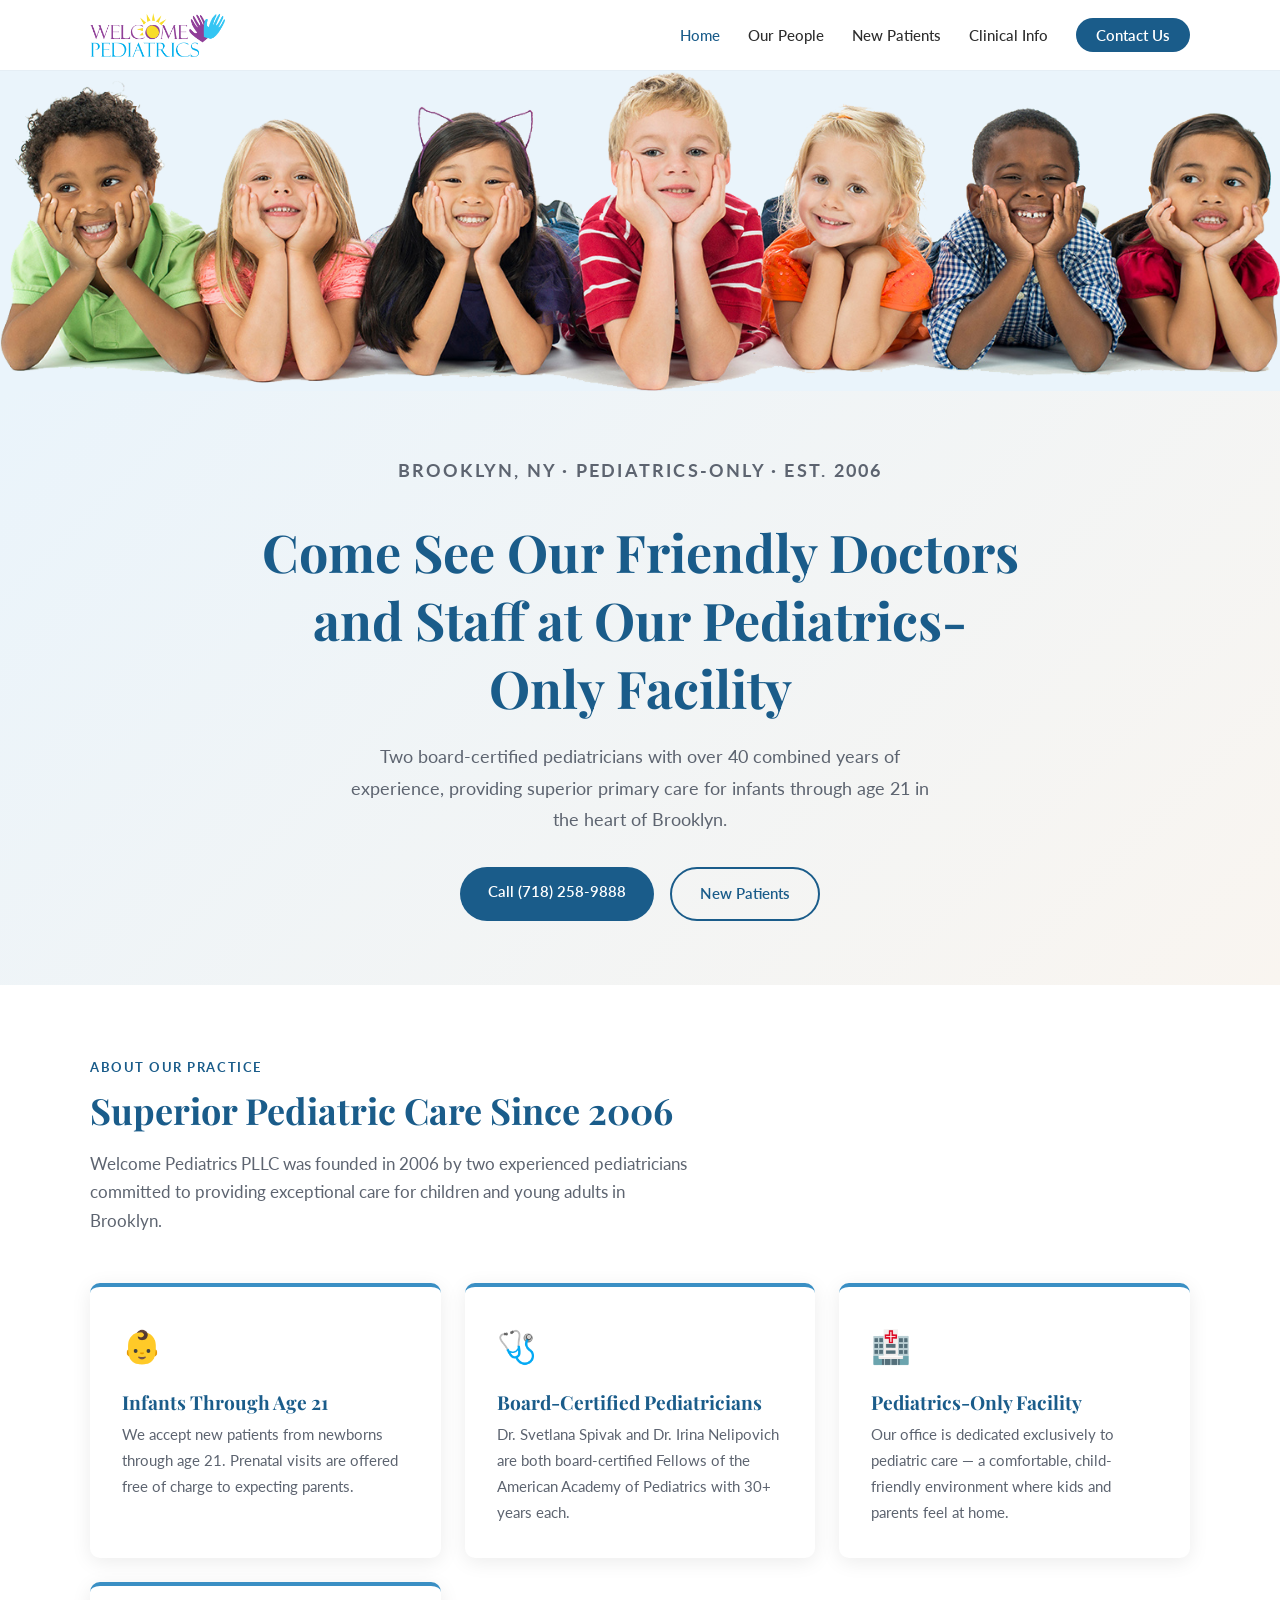
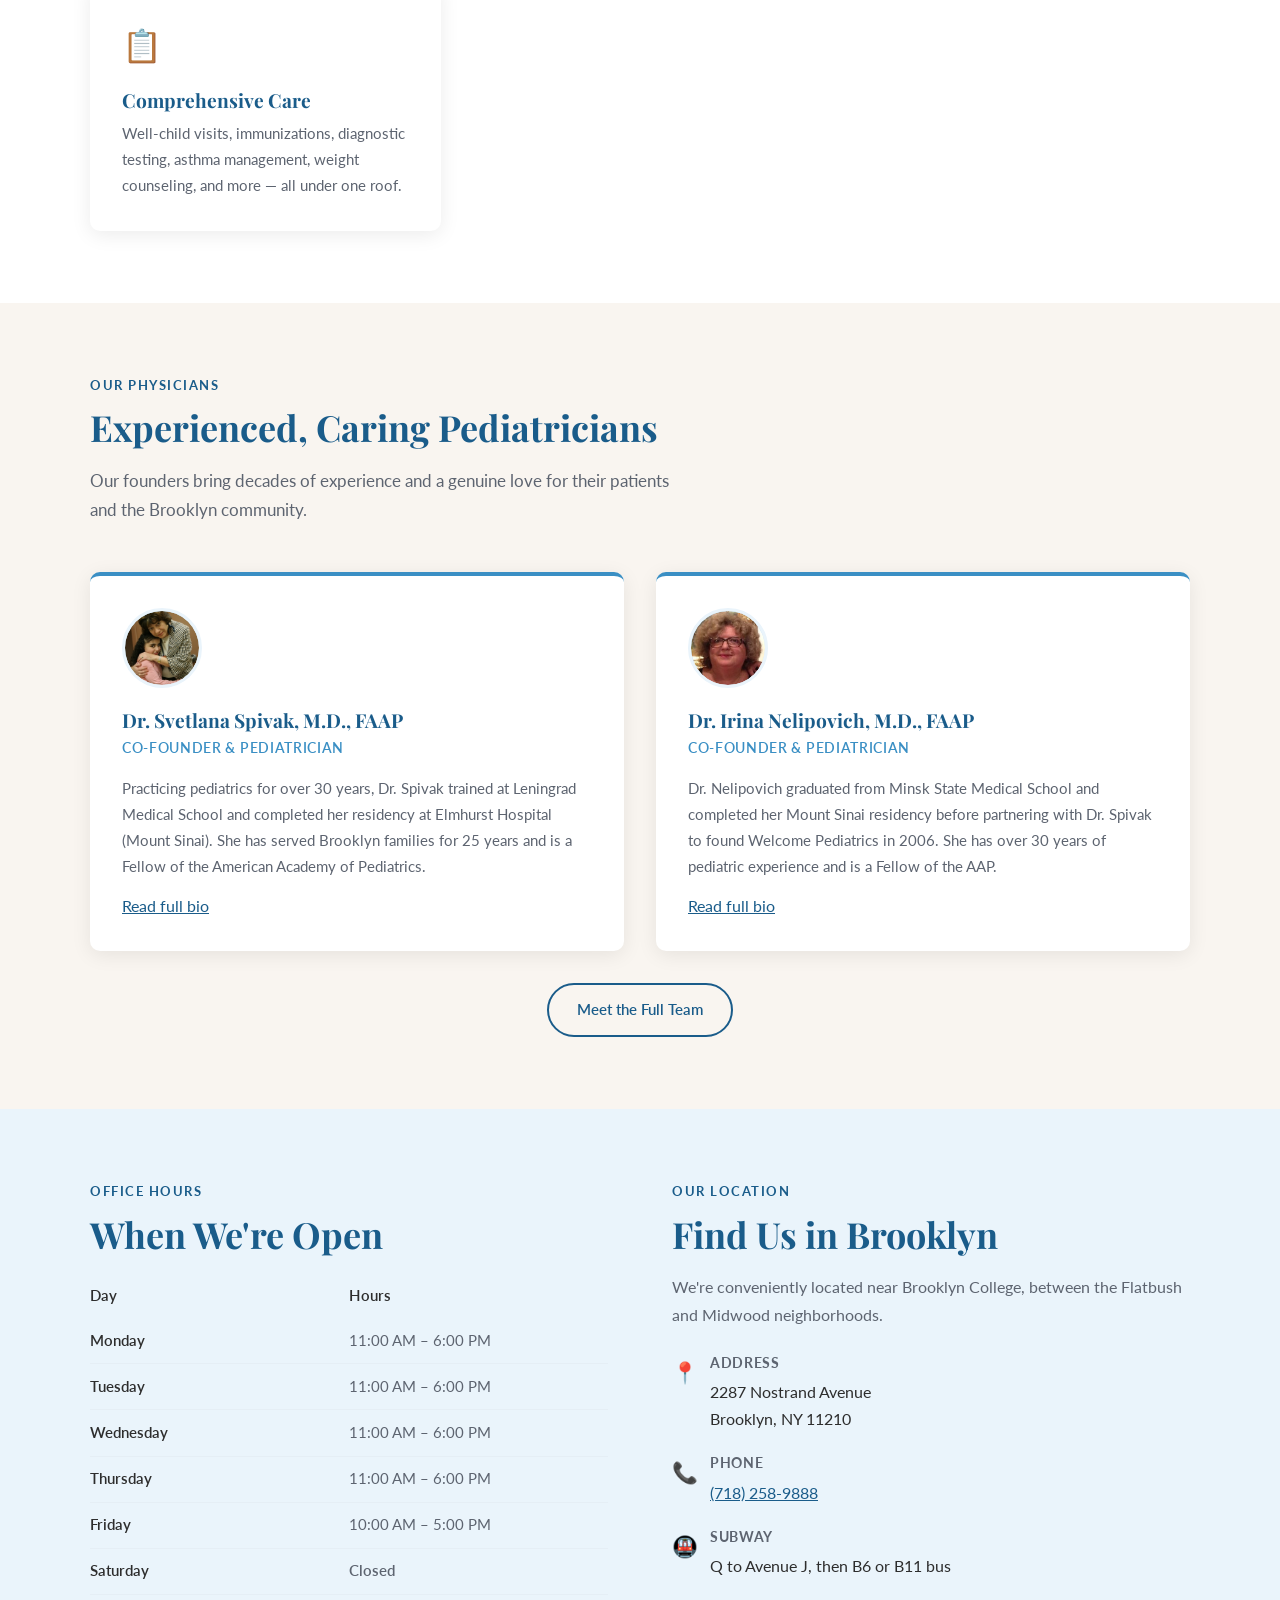
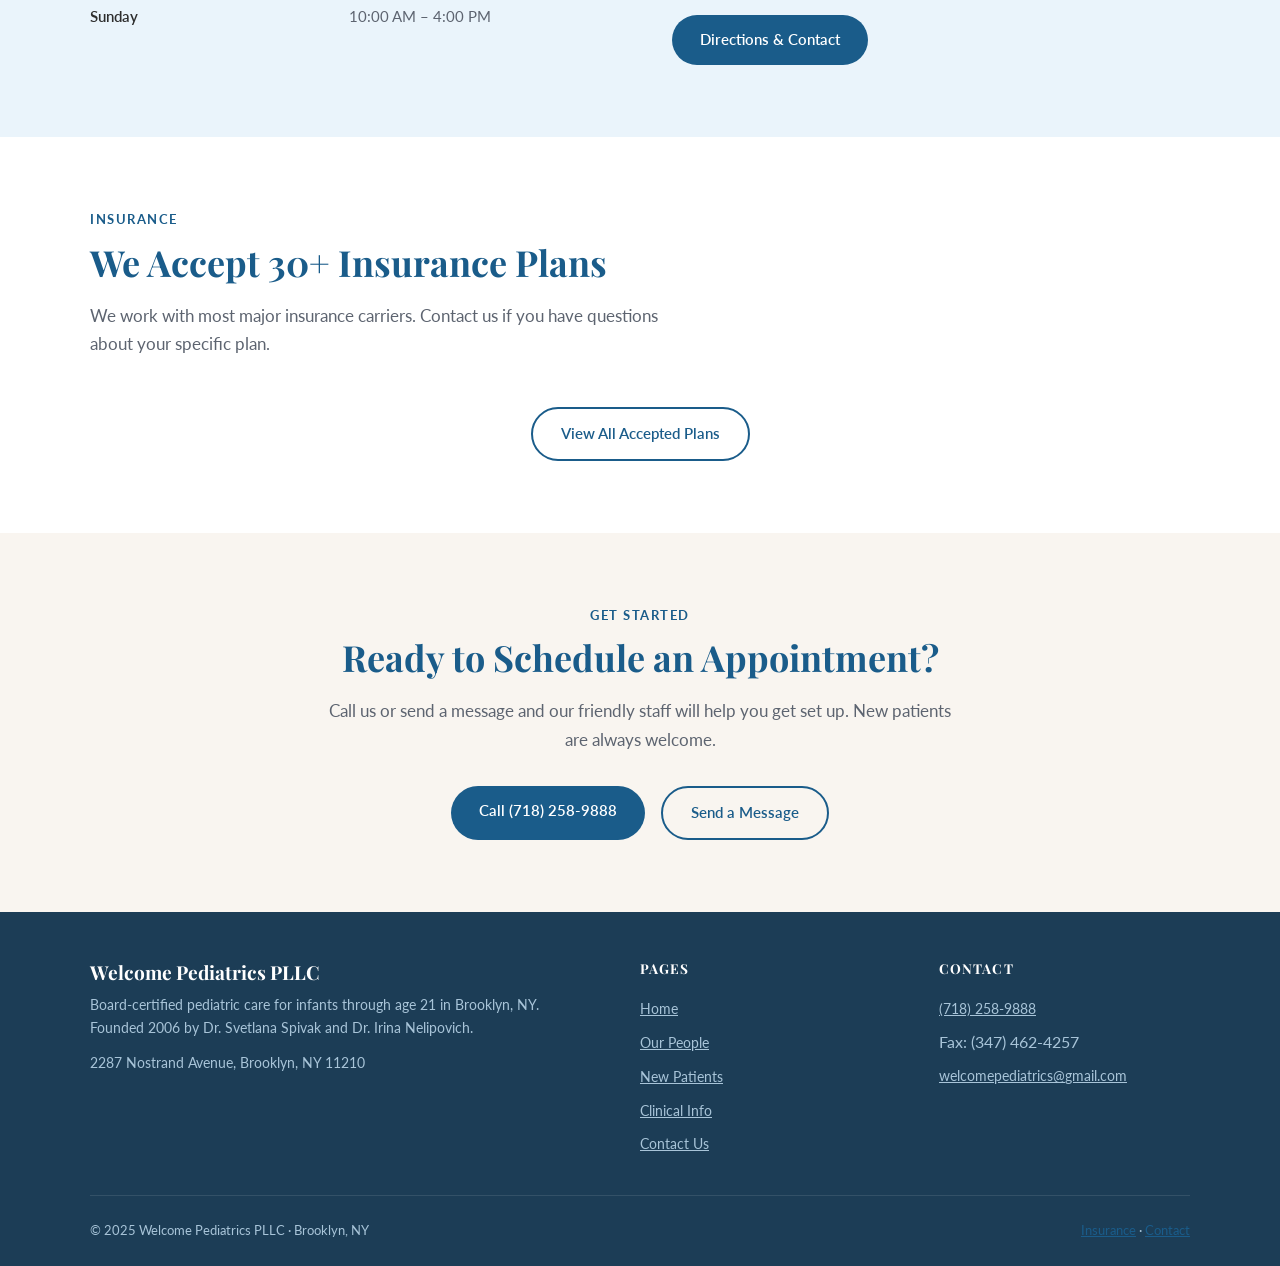
==== index.html @ 5aca230e "Initial build — ADA-compliant static site" ====
<!DOCTYPE html>
<html lang="en">
<head>
  <meta charset="UTF-8" />
  <meta name="viewport" content="width=device-width, initial-scale=1.0" />
  <title>Welcome Pediatrics PLLC | Brooklyn, NY Pediatrician</title>
  <meta name="description" content="Welcome Pediatrics PLLC — board-certified pediatric care for infants through age 21 in Brooklyn, NY. Founded 2006. Call (718) 258-9888." />
  <link rel="preconnect" href="https://fonts.googleapis.com" />
  <link rel="preconnect" href="https://fonts.gstatic.com" crossorigin />
  <link href="https://fonts.googleapis.com/css2?family=Lato:wght@400;500;600;700&family=Playfair+Display:wght@600;700&display=swap" rel="stylesheet" />
  <meta name="color-scheme" content="light" />
  <link rel="stylesheet" href="style.css" />
</head>
<body>

<a class="skip-link" href="#main-content">Skip to main content</a>

<!-- ── Nav ── -->
<nav aria-label="Main navigation">
  <div class="nav-inner">
    <a href="index.html" class="nav-logo" aria-label="Welcome Pediatrics PLLC — go to homepage">
      <img src="images/logo_main.png" alt="Welcome Pediatrics PLLC" style="height:44px;width:auto;" />
    </a>
    <ul class="nav-links" id="navLinks" role="list">
      <li><a href="index.html" class="active" aria-current="page">Home</a></li>
      <li><a href="our-people.html">Our People</a></li>
      <li><a href="new-patients.html">New Patients</a></li>
      <li><a href="clinical.html">Clinical Info</a></li>
      <li><a href="contact.html" class="nav-cta">Contact Us</a></li>
    </ul>
    <button type="button" class="hamburger" id="hamburger" aria-expanded="false" aria-controls="navLinks" aria-label="Open navigation menu">
      <span aria-hidden="true"></span><span aria-hidden="true"></span><span aria-hidden="true"></span>
    </button>
  </div>
</nav>

<main id="main-content">

<!-- ── Header Banner ── -->
<div class="header-banner">
  <img src="images/home-header.png" alt="Welcome Pediatrics — friendly pediatric care in Brooklyn, NY" />
</div>

<!-- ── Hero ── -->
<section class="hero">
  <div class="hero-inner">
    <p class="hero-eyebrow">Brooklyn, NY · Pediatrics-Only · Est. 2006</p>
    <h1>Come See Our Friendly Doctors and Staff at Our Pediatrics-Only Facility</h1>
    <p>Two board-certified pediatricians with over 40 combined years of experience, providing superior primary care for infants through age 21 in the heart of Brooklyn.</p>
    <div class="hero-buttons">
      <a href="tel:7182589888" class="btn btn-primary">Call (718) 258-9888</a>
      <a href="new-patients.html" class="btn btn-outline">New Patients</a>
    </div>
  </div>
</section>

<!-- ── Quick Info ── -->
<section>
  <div class="section-inner">
    <p class="section-label">About Our Practice</p>
    <h2 class="section-title">Superior Pediatric Care Since 2006</h2>
    <p class="section-sub">Welcome Pediatrics PLLC was founded in 2006 by two experienced pediatricians committed to providing exceptional care for children and young adults in Brooklyn.</p>
    <div class="cards">
      <div class="card">
        <div class="card-icon" aria-hidden="true">👶</div>
        <h3>Infants Through Age 21</h3>
        <p>We accept new patients from newborns through age 21. Prenatal visits are offered free of charge to expecting parents.</p>
      </div>
      <div class="card">
        <div class="card-icon" aria-hidden="true">🩺</div>
        <h3>Board-Certified Pediatricians</h3>
        <p>Dr. Svetlana Spivak and Dr. Irina Nelipovich are both board-certified Fellows of the American Academy of Pediatrics with 30+ years each.</p>
      </div>
      <div class="card">
        <div class="card-icon" aria-hidden="true">🏥</div>
        <h3>Pediatrics-Only Facility</h3>
        <p>Our office is dedicated exclusively to pediatric care — a comfortable, child-friendly environment where kids and parents feel at home.</p>
      </div>
      <div class="card">
        <div class="card-icon" aria-hidden="true">📋</div>
        <h3>Comprehensive Care</h3>
        <p>Well-child visits, immunizations, diagnostic testing, asthma management, weight counseling, and more — all under one roof.</p>
      </div>
    </div>
  </div>
</section>

<!-- ── Doctors ── -->
<section class="alt">
  <div class="section-inner">
    <p class="section-label">Our Physicians</p>
    <h2 class="section-title">Experienced, Caring Pediatricians</h2>
    <p class="section-sub">Our founders bring decades of experience and a genuine love for their patients and the Brooklyn community.</p>
    <div class="staff-grid">
      <article class="staff-card">
        <div class="staff-avatar">
          <img src="images/svetlana_spivak.jpg" alt="Dr. Svetlana Spivak" />
        </div>
        <h3>Dr. Svetlana Spivak, M.D., FAAP</h3>
        <p class="title">Co-Founder &amp; Pediatrician</p>
        <p>Practicing pediatrics for over 30 years, Dr. Spivak trained at Leningrad Medical School and completed her residency at Elmhurst Hospital (Mount Sinai). She has served Brooklyn families for 25 years and is a Fellow of the American Academy of Pediatrics.</p>
        <a href="our-people.html#dr-spivak">Read full bio</a>
      </article>
      <article class="staff-card">
        <div class="staff-avatar">
          <img src="images/Irina-Nelipovich-e1488559052987.jpg" alt="Dr. Irina Nelipovich" />
        </div>
        <h3>Dr. Irina Nelipovich, M.D., FAAP</h3>
        <p class="title">Co-Founder &amp; Pediatrician</p>
        <p>Dr. Nelipovich graduated from Minsk State Medical School and completed her Mount Sinai residency before partnering with Dr. Spivak to found Welcome Pediatrics in 2006. She has over 30 years of pediatric experience and is a Fellow of the AAP.</p>
        <a href="our-people.html#dr-nelipovich">Read full bio</a>
      </article>
    </div>
    <div style="text-align:center;margin-top:2rem;">
      <a href="our-people.html" class="btn btn-outline">Meet the Full Team</a>
    </div>
  </div>
</section>

<!-- ── Hours & Location ── -->
<section class="blue-bg">
  <div class="section-inner">
    <div style="display:grid;grid-template-columns:1fr 1fr;gap:4rem;align-items:start;" class="two-col">
      <div>
        <p class="section-label">Office Hours</p>
        <h2 class="section-title">When We're Open</h2>
        <table class="hours-table" aria-label="Office hours">
          <thead>
            <tr>
              <th scope="col">Day</th>
              <th scope="col">Hours</th>
            </tr>
          </thead>
          <tbody>
            <tr><th scope="row">Monday</th><td>11:00 AM – 6:00 PM</td></tr>
            <tr><th scope="row">Tuesday</th><td>11:00 AM – 6:00 PM</td></tr>
            <tr><th scope="row">Wednesday</th><td>11:00 AM – 6:00 PM</td></tr>
            <tr><th scope="row">Thursday</th><td>11:00 AM – 6:00 PM</td></tr>
            <tr><th scope="row">Friday</th><td>10:00 AM – 5:00 PM</td></tr>
            <tr><th scope="row">Saturday</th><td class="hours-closed">Closed</td></tr>
            <tr><th scope="row">Sunday</th><td>10:00 AM – 4:00 PM</td></tr>
          </tbody>
        </table>
      </div>
      <div>
        <p class="section-label">Our Location</p>
        <h2 class="section-title">Find Us in Brooklyn</h2>
        <p style="color:var(--muted);margin-bottom:1.5rem;">We're conveniently located near Brooklyn College, between the Flatbush and Midwood neighborhoods.</p>
        <div class="contact-detail">
          <span class="icon" aria-hidden="true">📍</span>
          <div>
            <strong>Address</strong>
            <span>2287 Nostrand Avenue<br>Brooklyn, NY 11210</span>
          </div>
        </div>
        <div class="contact-detail">
          <span class="icon" aria-hidden="true">📞</span>
          <div>
            <strong>Phone</strong>
            <a href="tel:7182589888">(718) 258-9888</a>
          </div>
        </div>
        <div class="contact-detail">
          <span class="icon" aria-hidden="true">🚇</span>
          <div>
            <strong>Subway</strong>
            <span>Q to Avenue J, then B6 or B11 bus</span>
          </div>
        </div>
        <a href="contact.html" class="btn btn-primary" style="margin-top:1rem;">Directions &amp; Contact</a>
      </div>
    </div>
  </div>
</section>

<!-- ── Insurance ── -->
<section>
  <div class="section-inner">
    <p class="section-label">Insurance</p>
    <h2 class="section-title">We Accept 30+ Insurance Plans</h2>
    <p class="section-sub">We work with most major insurance carriers. Contact us if you have questions about your specific plan.</p>
    <div style="text-align:center;margin-top:1rem;">
      <a href="new-patients.html#insurance" class="btn btn-outline">View All Accepted Plans</a>
    </div>
  </div>
</section>

<!-- ── CTA ── -->
<section class="alt">
  <div class="section-inner" style="text-align:center;max-width:640px;margin:0 auto;">
    <p class="section-label">Get Started</p>
    <h2 class="section-title">Ready to Schedule an Appointment?</h2>
    <p style="color:var(--muted);font-size:1.05rem;margin-bottom:2rem;">Call us or send a message and our friendly staff will help you get set up. New patients are always welcome.</p>
    <div class="hero-buttons" style="justify-content:center;">
      <a href="tel:7182589888" class="btn btn-primary">Call (718) 258-9888</a>
      <a href="contact.html" class="btn btn-outline">Send a Message</a>
    </div>
  </div>
</section>

</main>

<!-- ── Footer ── -->
<footer aria-label="Site footer">
  <div class="footer-inner">
    <div class="footer-brand">
      <h3>Welcome Pediatrics PLLC</h3>
      <p>Board-certified pediatric care for infants through age 21 in Brooklyn, NY. Founded 2006 by Dr. Svetlana Spivak and Dr. Irina Nelipovich.</p>
      <p style="margin-top:0.75rem;">2287 Nostrand Avenue, Brooklyn, NY 11210</p>
    </div>
    <div class="footer-nav">
      <h4>Pages</h4>
      <ul role="list">
        <li><a href="index.html">Home</a></li>
        <li><a href="our-people.html">Our People</a></li>
        <li><a href="new-patients.html">New Patients</a></li>
        <li><a href="clinical.html">Clinical Info</a></li>
        <li><a href="contact.html">Contact Us</a></li>
      </ul>
    </div>
    <div class="footer-nav">
      <h4>Contact</h4>
      <ul role="list">
        <li><a href="tel:7182589888">(718) 258-9888</a></li>
        <li>Fax: (347) 462-4257</li>
        <li><a href="mailto:welcomepediatrics@gmail.com">welcomepediatrics@gmail.com</a></li>
      </ul>
    </div>
  </div>
  <div class="footer-bottom">
    <span>© 2025 Welcome Pediatrics PLLC · Brooklyn, NY</span>
    <span><a href="new-patients.html#insurance">Insurance</a> · <a href="contact.html">Contact</a></span>
  </div>
</footer>

<style>
@media (max-width: 768px) {
  .two-col { grid-template-columns: 1fr !important; gap: 2rem !important; }
}
</style>

<script src="nav.js"></script>
</body>
</html>
---- style.css ----
/* ── Reset & Base ─────────────────────────────────────────────────────────── */
*, *::before, *::after { box-sizing: border-box; margin: 0; padding: 0; }

:root {
  --blue:       #3A8FC4;
  --blue-dark:  #1A5C8A;
  --blue-light: #EAF4FB;
  --green:      #2E7D52;
  --warm:       #F9F5F0;
  --text:       #2D2D2D;
  --muted:      #5D6470;
  --white:      #FFFFFF;
  --radius:     10px;
  --shadow:     0 4px 20px rgba(0,0,0,0.08);
}

html { scroll-behavior: smooth; }

@media (prefers-reduced-motion: reduce) {
  html { scroll-behavior: auto; }
  *, *::before, *::after {
    transition-duration: 0.01ms !important;
    animation-duration: 0.01ms !important;
  }
}

body {
  font-family: 'Lato', sans-serif;
  color: var(--text);
  line-height: 1.7;
  font-size: 16px;
}

a { color: var(--blue-dark); text-decoration: underline; }
a:hover { color: var(--blue-dark); text-decoration: none; }

img { max-width: 100%; display: block; }

/* ── Skip Link ─────────────────────────────────────────────────────────────── */
.skip-link {
  position: absolute;
  top: -100%;
  left: 1rem;
  background: var(--blue-dark);
  color: var(--white);
  padding: 0.5rem 1.25rem;
  border-radius: 0 0 var(--radius) var(--radius);
  font-weight: 600;
  font-size: 0.9rem;
  z-index: 200;
  transition: top 0.2s;
  text-decoration: none;
}
.skip-link:focus { top: 0; color: var(--white); }

/* ── Focus ──────────────────────────────────────────────────────────────────── */
:focus-visible {
  outline: 3px solid var(--blue-dark);
  outline-offset: 3px;
  border-radius: 2px;
}

/* ── Screen Reader Only ──────────────────────────────────────────────────────── */
.sr-only {
  position: absolute;
  width: 1px;
  height: 1px;
  padding: 0;
  margin: -1px;
  overflow: hidden;
  clip: rect(0,0,0,0);
  white-space: nowrap;
  border-width: 0;
}

h1, h2, h3, h4 {
  font-family: 'Playfair Display', serif;
  line-height: 1.3;
}

/* ── Nav ──────────────────────────────────────────────────────────────────── */
nav {
  background: var(--white);
  border-bottom: 1px solid #E5EEF5;
  position: sticky;
  top: 0;
  z-index: 100;
  padding: 0 2rem;
}

.nav-inner {
  max-width: 1100px;
  margin: 0 auto;
  display: flex;
  align-items: center;
  justify-content: space-between;
  height: 70px;
}

.nav-logo {
  font-family: 'Playfair Display', serif;
  font-size: 1.2rem;
  color: var(--blue-dark);
  font-weight: 700;
  line-height: 1.2;
  text-decoration: none;
}

.nav-logo span {
  display: block;
  font-size: 0.7rem;
  font-family: 'Lato', sans-serif;
  font-weight: 400;
  color: var(--muted);
  letter-spacing: 0.05em;
}

.nav-links {
  display: flex;
  gap: 1.75rem;
  list-style: none;
}

.nav-links a {
  color: var(--text);
  font-weight: 500;
  font-size: 0.95rem;
  transition: color 0.2s;
  text-decoration: none;
}

.nav-links a:hover, .nav-links a.active { color: var(--blue-dark); }

.nav-cta {
  background: var(--blue-dark);
  color: var(--white) !important;
  padding: 0.5rem 1.25rem;
  border-radius: 25px;
  font-weight: 600 !important;
  transition: background 0.2s !important;
  text-decoration: none !important;
}

.nav-cta:hover { background: #12416A !important; color: var(--white) !important; }

.hamburger {
  display: none;
  cursor: pointer;
  flex-direction: column;
  gap: 5px;
  background: none;
  border: none;
  padding: 0.25rem;
}
.hamburger span { display: block; width: 24px; height: 2px; background: var(--text); border-radius: 2px; }

/* ── Header Banner ────────────────────────────────────────────────────────── */
.header-banner {
  width: 100%;
  display: block;
  line-height: 0;
  background: #EAF4FB;
}

.header-banner img {
  width: 100%;
  height: auto;
  display: block;
  max-height: 400px;
  object-fit: cover;
  object-position: center top;
}

/* ── Hero ─────────────────────────────────────────────────────────────────── */
.hero {
  background: linear-gradient(135deg, #EAF4FB 0%, #F9F5F0 100%);
  padding: 4rem 2rem;
  text-align: center;
}

.hero-inner { max-width: 760px; margin: 0 auto; }

.hero-eyebrow {
  font-size: 0.85rem;
  letter-spacing: 0.12em;
  text-transform: uppercase;
  color: var(--blue-dark);
  font-weight: 700;
  margin-bottom: 1rem;
}

.hero h1 {
  font-size: clamp(2rem, 5vw, 3.25rem);
  color: var(--blue-dark);
  margin-bottom: 1.25rem;
}

.hero p {
  font-size: 1.15rem;
  color: var(--muted);
  max-width: 580px;
  margin: 0 auto 2rem;
}

.hero-buttons { display: flex; gap: 1rem; justify-content: center; flex-wrap: wrap; }

.btn {
  display: inline-block;
  padding: 0.75rem 1.75rem;
  border-radius: 30px;
  font-weight: 600;
  font-size: 0.95rem;
  transition: all 0.2s;
  cursor: pointer;
  border: none;
  text-decoration: none;
}

.btn-primary { background: var(--blue-dark); color: var(--white); }
.btn-primary:hover { background: #12416A; color: var(--white); }
.btn-outline { background: transparent; color: var(--blue-dark); border: 2px solid var(--blue-dark); }
.btn-outline:hover { background: var(--blue-dark); color: var(--white); }

/* ── Sections ─────────────────────────────────────────────────────────────── */
section { padding: 4.5rem 2rem; }
section.alt { background: var(--warm); }
section.blue-bg { background: var(--blue-light); }

.section-inner { max-width: 1100px; margin: 0 auto; }

.section-label {
  font-size: 0.8rem;
  letter-spacing: 0.12em;
  text-transform: uppercase;
  color: var(--blue-dark);
  font-weight: 700;
  margin-bottom: 0.5rem;
}

.section-title {
  font-size: clamp(1.6rem, 3vw, 2.25rem);
  color: var(--blue-dark);
  margin-bottom: 1rem;
}

.section-sub {
  color: var(--muted);
  font-size: 1.05rem;
  max-width: 600px;
  margin-bottom: 3rem;
}

/* ── Cards ────────────────────────────────────────────────────────────────── */
.cards {
  display: grid;
  grid-template-columns: repeat(auto-fit, minmax(280px, 1fr));
  gap: 1.5rem;
}

.card {
  background: var(--white);
  border-radius: var(--radius);
  padding: 2rem;
  box-shadow: var(--shadow);
  border-top: 4px solid var(--blue);
}

.card-icon { font-size: 2rem; margin-bottom: 1rem; }
.card h3 { font-size: 1.2rem; margin-bottom: 0.5rem; color: var(--blue-dark); }
.card p { color: var(--muted); font-size: 0.95rem; }

/* ── Staff Cards ──────────────────────────────────────────────────────────── */
.staff-grid {
  display: grid;
  grid-template-columns: repeat(auto-fit, minmax(300px, 1fr));
  gap: 2rem;
}

.staff-card {
  background: var(--white);
  border-radius: var(--radius);
  padding: 2rem;
  box-shadow: var(--shadow);
  border-top: 4px solid var(--blue);
}

.staff-avatar {
  width: 80px;
  height: 80px;
  border-radius: 50%;
  background: linear-gradient(135deg, #C5DFF0, #EAF4FB);
  display: flex;
  align-items: center;
  justify-content: center;
  font-size: 2rem;
  margin-bottom: 1.25rem;
  border: 3px solid var(--blue-light);
  overflow: hidden;
}

.staff-avatar img {
  width: 100%;
  height: 100%;
  object-fit: cover;
  border-radius: 50%;
}

.staff-card h3 { color: var(--blue-dark); font-size: 1.2rem; margin-bottom: 0.25rem; }
.staff-card .title { font-size: 0.85rem; color: var(--blue); font-weight: 600; margin-bottom: 1rem; text-transform: uppercase; letter-spacing: 0.05em; }
.staff-card p { color: var(--muted); font-size: 0.95rem; margin-bottom: 0.75rem; }

/* ── Hours Table ──────────────────────────────────────────────────────────── */
.hours-table {
  width: 100%;
  border-collapse: collapse;
  margin-top: 1rem;
}

.hours-table th, .hours-table td {
  text-align: left;
  padding: 0.6rem 0;
  border-bottom: 1px solid #E5EEF5;
  font-size: 0.95rem;
}

.hours-table th {
  font-weight: 600;
  color: var(--text);
  width: 40%;
}

.hours-table td { color: var(--muted); }
.hours-table tr:last-child th,
.hours-table tr:last-child td { border-bottom: none; }
.hours-closed { color: #C0392B; font-weight: 600; }

/* ── Contact ──────────────────────────────────────────────────────────────── */
.contact-grid {
  display: grid;
  grid-template-columns: 1fr 1.4fr;
  gap: 4rem;
  align-items: start;
}

.contact-info h2 { margin-bottom: 1rem; }
.contact-info p { color: var(--muted); margin-bottom: 2rem; }

.contact-detail {
  display: flex;
  align-items: flex-start;
  gap: 0.75rem;
  margin-bottom: 1.25rem;
}

.contact-detail .icon { font-size: 1.3rem; margin-top: 2px; }
.contact-detail strong { display: block; font-size: 0.85rem; color: var(--muted); text-transform: uppercase; letter-spacing: 0.05em; margin-bottom: 0.2rem; }

.contact-form { background: var(--white); border-radius: var(--radius); padding: 2.5rem; box-shadow: var(--shadow); }

.form-group { margin-bottom: 1.25rem; }
.form-group label { display: block; font-size: 0.85rem; font-weight: 600; margin-bottom: 0.4rem; color: var(--text); }

.form-group input,
.form-group select,
.form-group textarea {
  width: 100%;
  padding: 0.75rem 1rem;
  border: 1px solid #D1E3EF;
  border-radius: 6px;
  font-family: 'Lato', sans-serif;
  font-size: 0.95rem;
  color: var(--text);
  background: #FAFCFE;
  transition: border-color 0.2s;
}

.form-group input:focus,
.form-group select:focus,
.form-group textarea:focus {
  outline: 3px solid var(--blue-dark);
  outline-offset: 0;
  border-color: var(--blue-dark);
  background: var(--white);
}

.form-group textarea { resize: vertical; min-height: 120px; }
.form-row { display: grid; grid-template-columns: 1fr 1fr; gap: 1rem; }

/* ── Insurance List ───────────────────────────────────────────────────────── */
.insurance-grid {
  display: grid;
  grid-template-columns: repeat(auto-fill, minmax(200px, 1fr));
  gap: 0.5rem 1rem;
  margin-top: 1.5rem;
}

.insurance-item {
  padding: 0.4rem 0.75rem;
  background: var(--white);
  border-radius: 6px;
  font-size: 0.9rem;
  color: var(--text);
  border: 1px solid #D1E3EF;
}

/* ── Hospital Affiliations ────────────────────────────────────────────────── */
.hospital-grid {
  display: grid;
  grid-template-columns: repeat(auto-fit, minmax(240px, 1fr));
  gap: 1.5rem;
  margin-top: 2rem;
}

.hospital-card {
  background: var(--white);
  border-radius: var(--radius);
  padding: 1.75rem;
  box-shadow: var(--shadow);
  text-align: center;
  border-top: 4px solid var(--green);
}

.hospital-card .icon { font-size: 2.5rem; margin-bottom: 1rem; }
.hospital-card h3 { color: var(--blue-dark); font-size: 1.1rem; }

/* ── Info Box ─────────────────────────────────────────────────────────────── */
.info-box {
  background: var(--blue-light);
  border-left: 4px solid var(--blue-dark);
  border-radius: 0 var(--radius) var(--radius) 0;
  padding: 1.25rem 1.5rem;
  margin: 1.5rem 0;
}

.info-box p { color: var(--text); font-size: 0.95rem; margin: 0; }

.warning-box {
  background: #FFF3CD;
  border-left: 4px solid #D4850A;
  border-radius: 0 var(--radius) var(--radius) 0;
  padding: 1.25rem 1.5rem;
  margin: 1.5rem 0;
}

.warning-box p { color: var(--text); font-size: 0.95rem; margin: 0; }

/* ── Page Hero (inner pages) ──────────────────────────────────────────────── */
.page-hero {
  background: linear-gradient(135deg, #EAF4FB 0%, #F0F7FF 100%);
  padding: 3.5rem 2rem;
  text-align: center;
  border-bottom: 1px solid #D9EAF5;
}

.page-hero h1 { font-size: clamp(1.8rem, 4vw, 2.75rem); color: var(--blue-dark); }
.page-hero p { color: var(--muted); margin-top: 0.75rem; font-size: 1.05rem; }

/* ── Credential List ──────────────────────────────────────────────────────── */
.credential-list { list-style: none; margin: 1.25rem 0; }
.credential-list li {
  padding: 0.35rem 0;
  color: var(--muted);
  font-size: 0.95rem;
  display: flex;
  align-items: flex-start;
  gap: 0.6rem;
}
.credential-list li::before { content: "✓"; color: var(--blue); font-weight: 700; flex-shrink: 0; }

/* ── Content Prose ────────────────────────────────────────────────────────── */
.prose p { color: var(--muted); margin-bottom: 1rem; }
.prose h3 { color: var(--blue-dark); margin: 1.5rem 0 0.5rem; }
.prose ul { list-style: disc; padding-left: 1.5rem; color: var(--muted); }
.prose ul li { margin-bottom: 0.4rem; }

/* ── Footer ───────────────────────────────────────────────────────────────── */
footer {
  background: #1C3D56;
  color: #A8C4D8;
  padding: 3rem 2rem 1.5rem;
}

.footer-inner {
  max-width: 1100px;
  margin: 0 auto;
  display: grid;
  grid-template-columns: 2fr 1fr 1fr;
  gap: 3rem;
  padding-bottom: 2rem;
  border-bottom: 1px solid rgba(255,255,255,0.1);
}

.footer-brand h3 { color: var(--white); font-size: 1.2rem; margin-bottom: 0.5rem; }
.footer-brand p { font-size: 0.9rem; line-height: 1.6; }

.footer-nav h4 { color: var(--white); font-size: 0.85rem; text-transform: uppercase; letter-spacing: 0.08em; margin-bottom: 1rem; }
.footer-nav ul { list-style: none; }
.footer-nav li { margin-bottom: 0.4rem; }
.footer-nav a { color: #A8C4D8; font-size: 0.9rem; transition: color 0.2s; }
.footer-nav a:hover { color: var(--white); }

.footer-bottom {
  max-width: 1100px;
  margin: 1.5rem auto 0;
  display: flex;
  justify-content: space-between;
  font-size: 0.8rem;
  color: #A8C4D8;
  flex-wrap: wrap;
  gap: 0.5rem;
}

/* ── Responsive ───────────────────────────────────────────────────────────── */
@media (max-width: 768px) {
  .nav-links { display: none; flex-direction: column; gap: 0; position: absolute; top: 70px; left: 0; right: 0; background: var(--white); border-bottom: 1px solid #E5EEF5; padding: 1rem 0; }
  .nav-links.open { display: flex; }
  .nav-links li { padding: 0.6rem 2rem; }
  .hamburger { display: flex; }
  .contact-grid { grid-template-columns: 1fr; }
  .footer-inner { grid-template-columns: 1fr; gap: 2rem; }
  .form-row { grid-template-columns: 1fr; }
}
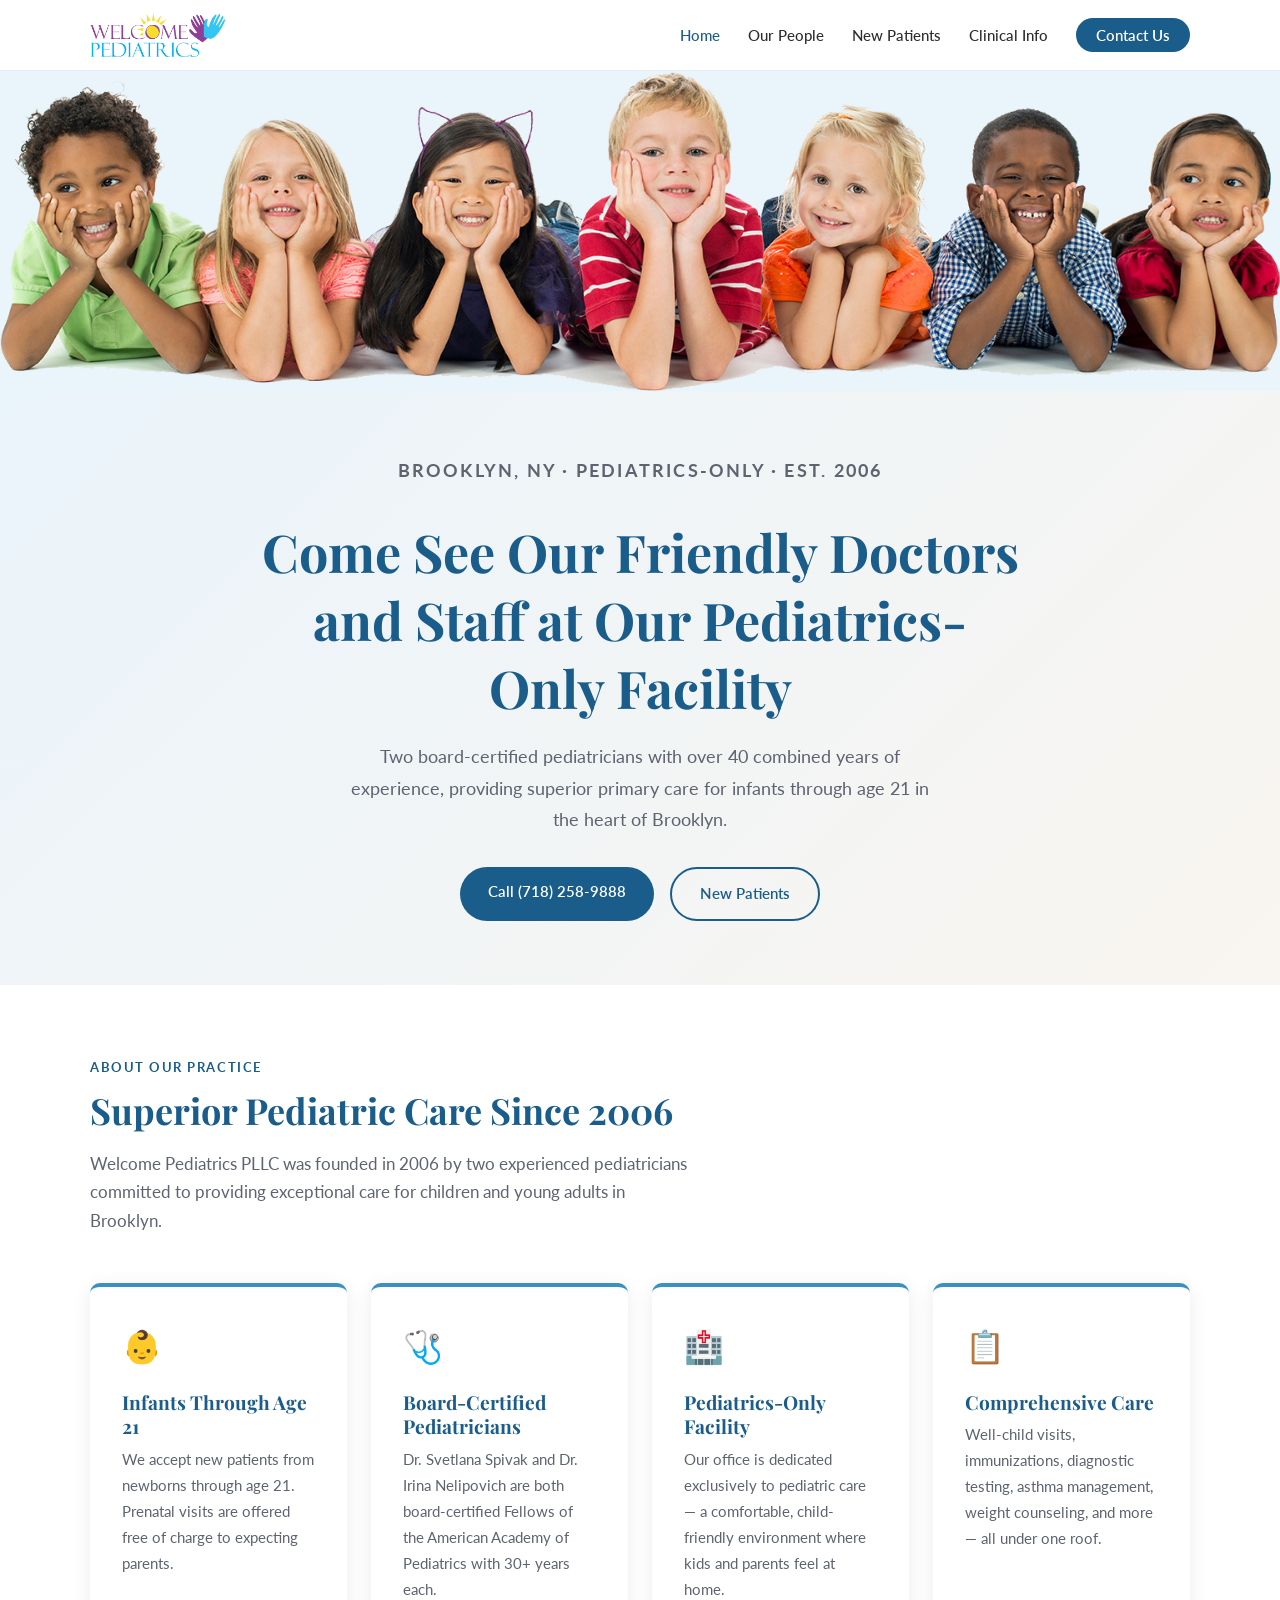
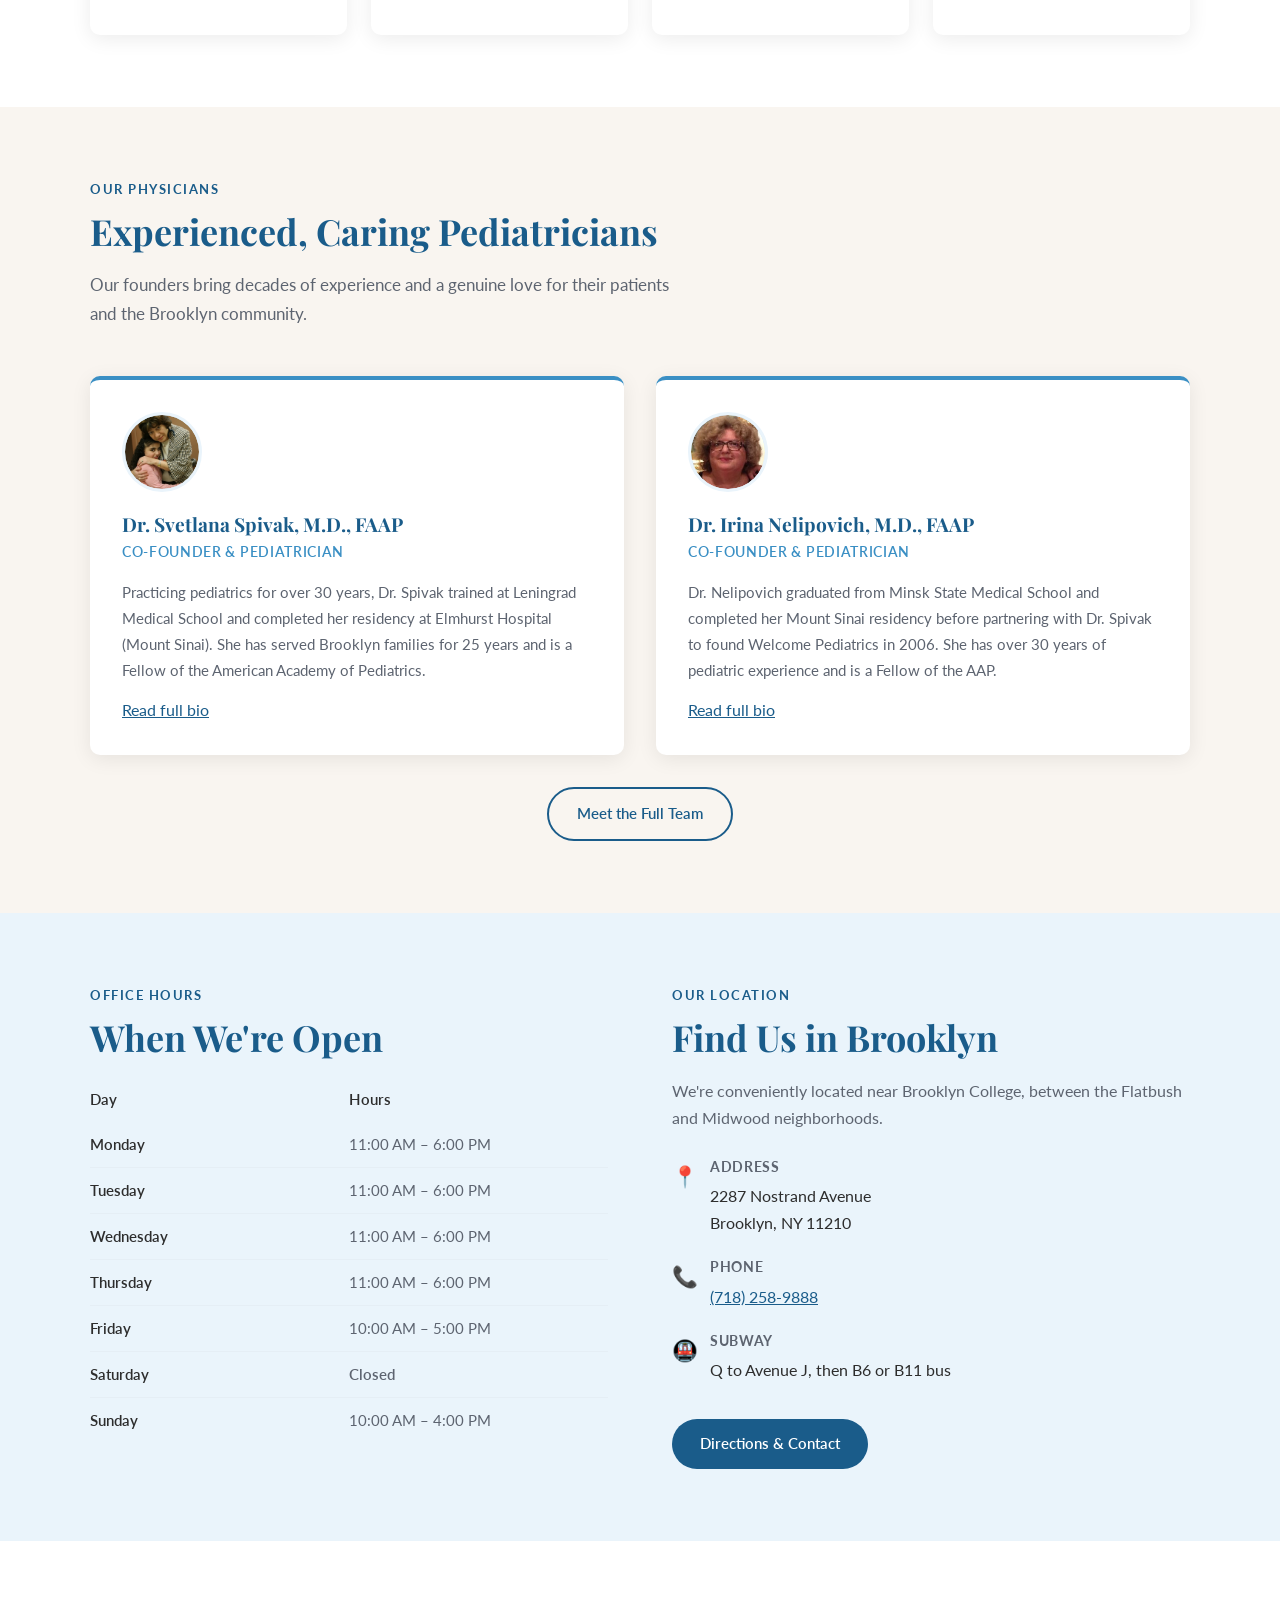
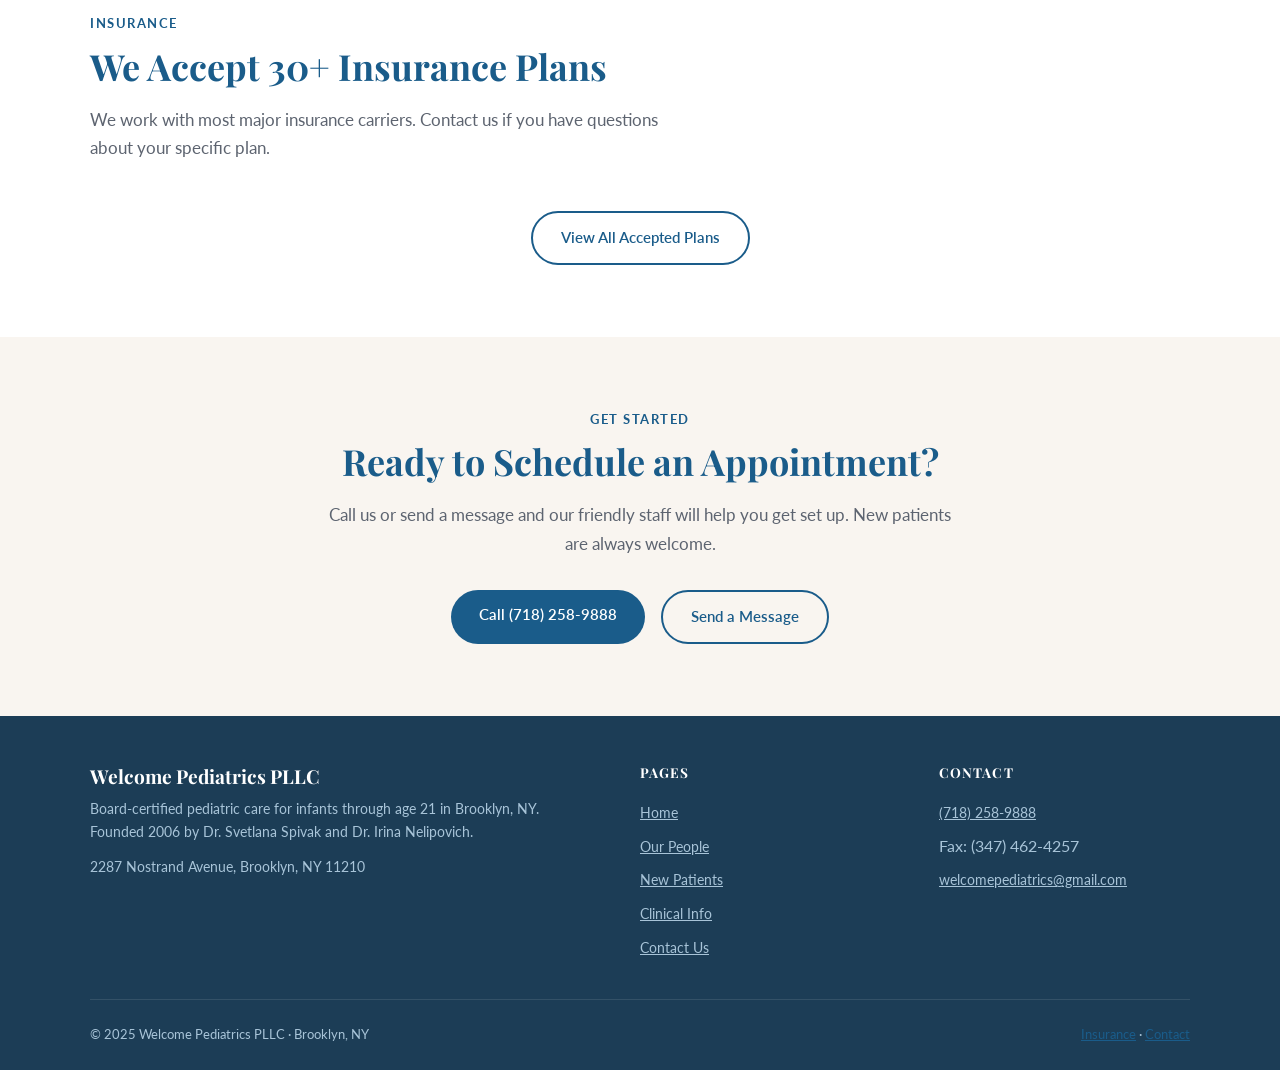
==== commit e1f86678: "Force 4-column layout for practice overview cards" ====
--- a/index.html
+++ b/index.html
@@ -60,7 +60,7 @@
     <p class="section-label">About Our Practice</p>
     <h2 class="section-title">Superior Pediatric Care Since 2006</h2>
     <p class="section-sub">Welcome Pediatrics PLLC was founded in 2006 by two experienced pediatricians committed to providing exceptional care for children and young adults in Brooklyn.</p>
-    <div class="cards">
+    <div class="cards" style="grid-template-columns:repeat(4,1fr);">
       <div class="card">
         <div class="card-icon" aria-hidden="true">👶</div>
         <h3>Infants Through Age 21</h3>
